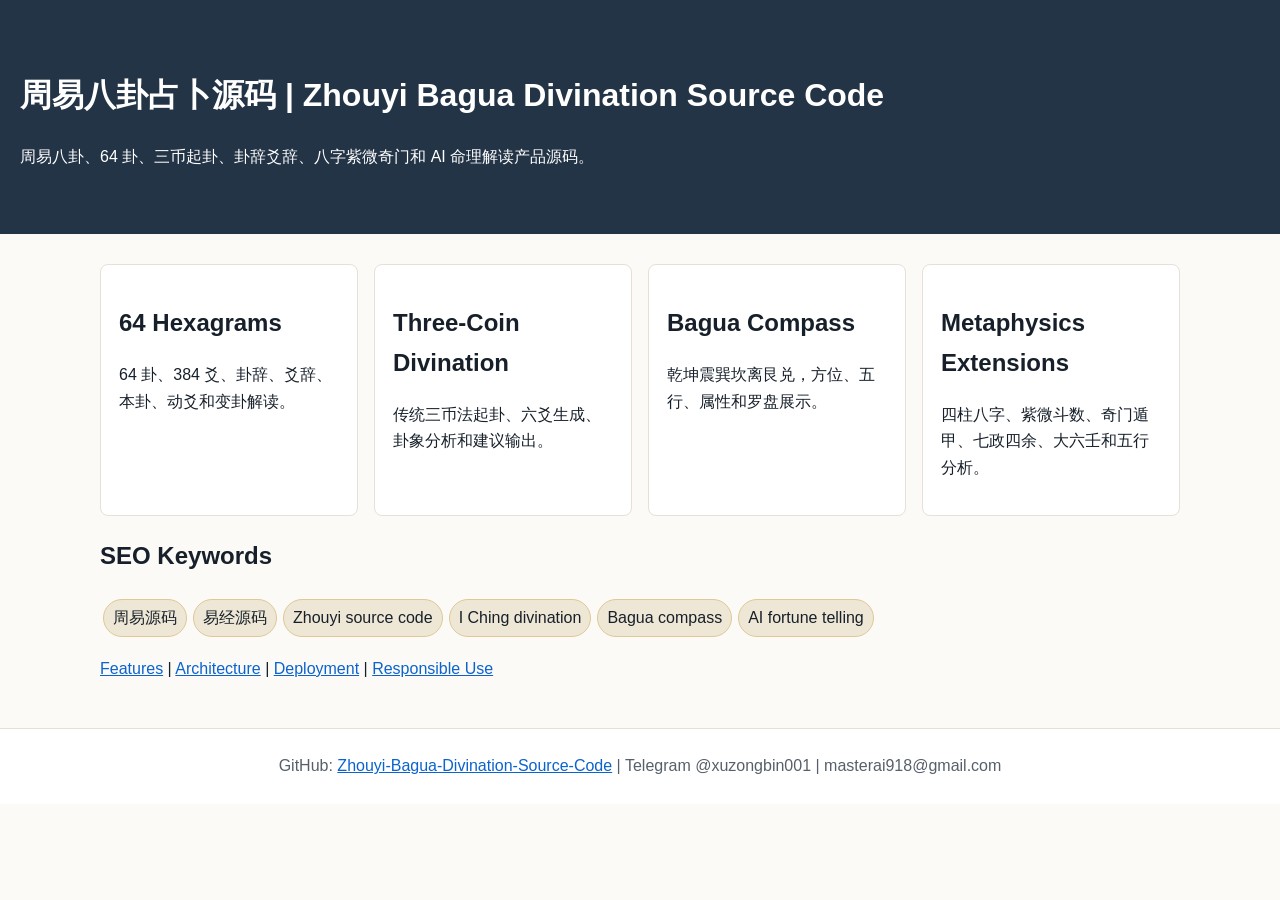
==== docs/index.html @ 396210aa "Add files via upload" ====
<!doctype html>
<html lang="zh-CN">
<head>
  <meta charset="utf-8">
  <meta name="viewport" content="width=device-width, initial-scale=1">
  <title>Zhouyi Bagua Divination Source Code</title>
  <meta name="description" content="周易八卦占卜源码，I Ching 64 hexagrams, three-coin divination, Bagua compass, Bazi, Ziwei, Qimen and Chinese metaphysics source code.">
  <style>
body{font-family:Arial,"Microsoft YaHei",sans-serif;margin:0;color:#17202a;background:#fbfaf6;line-height:1.65}
header{background:#243447;color:white;padding:48px 20px}
main{max-width:1080px;margin:0 auto;padding:30px 20px}
.grid{display:grid;grid-template-columns:repeat(auto-fit,minmax(230px,1fr));gap:16px}
.card{background:white;border:1px solid #e6e1d8;border-radius:8px;padding:18px}
.tag{display:inline-block;background:#efe7d5;border:1px solid #dfc894;border-radius:999px;padding:5px 9px;margin:3px}
a{color:#0b63ce}footer{padding:24px 20px;text-align:center;color:#57606a;background:white;border-top:1px solid #e6e1d8}
</style>
</head>
<body>
  <header><h1>周易八卦占卜源码 | Zhouyi Bagua Divination Source Code</h1><p>周易八卦、64 卦、三币起卦、卦辞爻辞、八字紫微奇门和 AI 命理解读产品源码。</p></header>
  <main><section class="grid"><div class="card"><h2>64 Hexagrams</h2><p>64 卦、384 爻、卦辞、爻辞、本卦、动爻和变卦解读。</p></div><div class="card"><h2>Three-Coin Divination</h2><p>传统三币法起卦、六爻生成、卦象分析和建议输出。</p></div><div class="card"><h2>Bagua Compass</h2><p>乾坤震巽坎离艮兑，方位、五行、属性和罗盘展示。</p></div><div class="card"><h2>Metaphysics Extensions</h2><p>四柱八字、紫微斗数、奇门遁甲、七政四余、大六壬和五行分析。</p></div></section><section><h2>SEO Keywords</h2><p><span class="tag">周易源码</span><span class="tag">易经源码</span><span class="tag">Zhouyi source code</span><span class="tag">I Ching divination</span><span class="tag">Bagua compass</span><span class="tag">AI fortune telling</span></p></section><p><a href="features.html">Features</a> | <a href="architecture.html">Architecture</a> | <a href="deployment.html">Deployment</a> | <a href="responsible-use.html">Responsible Use</a></p></main>
  <footer>GitHub: <a href="https://github.com/deeptexas-ai/Zhouyi-Bagua-Divination-Source-Code">Zhouyi-Bagua-Divination-Source-Code</a> | Telegram @xuzongbin001 | masterai918@gmail.com</footer>
</body>
</html>
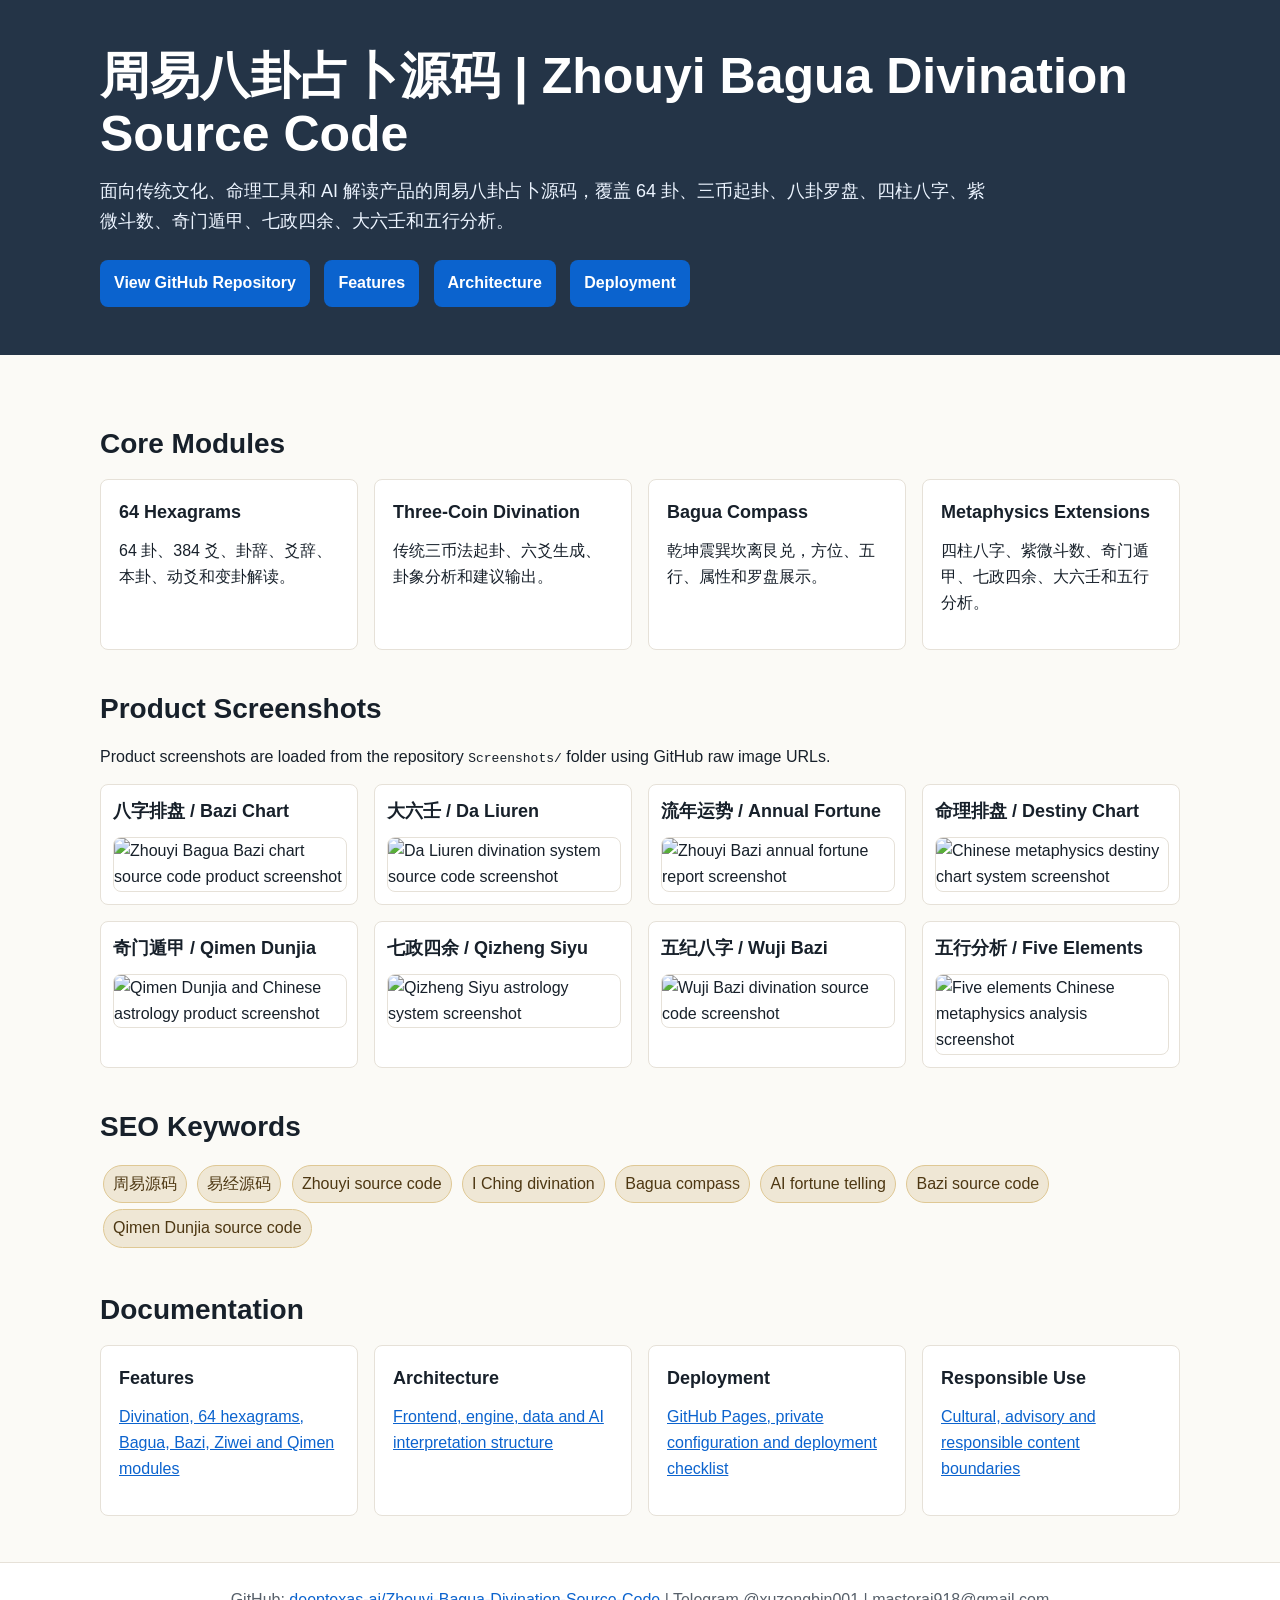
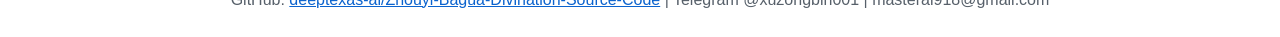
==== commit b53bf53f: "Add files via upload" ====
--- a/docs/index.html
+++ b/docs/index.html
@@ -5,19 +5,197 @@
   <meta name="viewport" content="width=device-width, initial-scale=1">
   <title>Zhouyi Bagua Divination Source Code</title>
   <meta name="description" content="周易八卦占卜源码，I Ching 64 hexagrams, three-coin divination, Bagua compass, Bazi, Ziwei, Qimen and Chinese metaphysics source code.">
+  <meta name="keywords" content="周易源码, 易经源码, Zhouyi source code, I Ching divination, Bagua compass, AI fortune telling, Bazi source code, Ziwei Doushu source code, Qimen Dunjia source code">
+  <link rel="canonical" href="https://deeptexas-ai.github.io/Zhouyi-Bagua-Divination-Source-Code/">
   <style>
-body{font-family:Arial,"Microsoft YaHei",sans-serif;margin:0;color:#17202a;background:#fbfaf6;line-height:1.65}
-header{background:#243447;color:white;padding:48px 20px}
-main{max-width:1080px;margin:0 auto;padding:30px 20px}
-.grid{display:grid;grid-template-columns:repeat(auto-fit,minmax(230px,1fr));gap:16px}
-.card{background:white;border:1px solid #e6e1d8;border-radius:8px;padding:18px}
-.tag{display:inline-block;background:#efe7d5;border:1px solid #dfc894;border-radius:999px;padding:5px 9px;margin:3px}
-a{color:#0b63ce}footer{padding:24px 20px;text-align:center;color:#57606a;background:white;border-top:1px solid #e6e1d8}
-</style>
+    body {
+      font-family: Arial, "Microsoft YaHei", sans-serif;
+      margin: 0;
+      color: #17202a;
+      background: #fbfaf6;
+      line-height: 1.65;
+    }
+    header {
+      background: #243447;
+      color: white;
+      padding: 48px 20px;
+    }
+    main {
+      max-width: 1080px;
+      margin: 0 auto;
+      padding: 30px 20px 46px;
+    }
+    .wrap {
+      max-width: 1080px;
+      margin: 0 auto;
+    }
+    h1 {
+      margin: 0 0 14px;
+      font-size: clamp(30px, 5vw, 50px);
+      line-height: 1.15;
+      letter-spacing: 0;
+    }
+    h2 {
+      margin: 36px 0 12px;
+      font-size: 28px;
+      letter-spacing: 0;
+    }
+    h3 {
+      margin: 0 0 10px;
+      font-size: 18px;
+      letter-spacing: 0;
+    }
+    p {
+      margin: 0 0 14px;
+    }
+    .lead {
+      max-width: 900px;
+      color: #ecf4ff;
+      font-size: 18px;
+    }
+    .grid {
+      display: grid;
+      grid-template-columns: repeat(auto-fit, minmax(240px, 1fr));
+      gap: 16px;
+    }
+    .card {
+      background: white;
+      border: 1px solid #e6e1d8;
+      border-radius: 8px;
+      padding: 18px;
+    }
+    .screenshot-card {
+      padding: 12px;
+    }
+    .screenshot-card img {
+      display: block;
+      width: 100%;
+      height: auto;
+      border-radius: 8px;
+      border: 1px solid #e6e1d8;
+      background: #fff;
+    }
+    .tag {
+      display: inline-block;
+      background: #efe7d5;
+      border: 1px solid #dfc894;
+      border-radius: 999px;
+      padding: 5px 9px;
+      margin: 3px;
+      color: #4d3712;
+    }
+    a {
+      color: #0b63ce;
+    }
+    .button {
+      display: inline-block;
+      margin: 10px 10px 0 0;
+      padding: 10px 14px;
+      border-radius: 8px;
+      color: #fff;
+      background: #0b63ce;
+      text-decoration: none;
+      font-weight: 700;
+    }
+    footer {
+      padding: 24px 20px;
+      text-align: center;
+      color: #57606a;
+      background: white;
+      border-top: 1px solid #e6e1d8;
+    }
+  </style>
 </head>
 <body>
-  <header><h1>周易八卦占卜源码 | Zhouyi Bagua Divination Source Code</h1><p>周易八卦、64 卦、三币起卦、卦辞爻辞、八字紫微奇门和 AI 命理解读产品源码。</p></header>
-  <main><section class="grid"><div class="card"><h2>64 Hexagrams</h2><p>64 卦、384 爻、卦辞、爻辞、本卦、动爻和变卦解读。</p></div><div class="card"><h2>Three-Coin Divination</h2><p>传统三币法起卦、六爻生成、卦象分析和建议输出。</p></div><div class="card"><h2>Bagua Compass</h2><p>乾坤震巽坎离艮兑，方位、五行、属性和罗盘展示。</p></div><div class="card"><h2>Metaphysics Extensions</h2><p>四柱八字、紫微斗数、奇门遁甲、七政四余、大六壬和五行分析。</p></div></section><section><h2>SEO Keywords</h2><p><span class="tag">周易源码</span><span class="tag">易经源码</span><span class="tag">Zhouyi source code</span><span class="tag">I Ching divination</span><span class="tag">Bagua compass</span><span class="tag">AI fortune telling</span></p></section><p><a href="features.html">Features</a> | <a href="architecture.html">Architecture</a> | <a href="deployment.html">Deployment</a> | <a href="responsible-use.html">Responsible Use</a></p></main>
-  <footer>GitHub: <a href="https://github.com/deeptexas-ai/Zhouyi-Bagua-Divination-Source-Code">Zhouyi-Bagua-Divination-Source-Code</a> | Telegram @xuzongbin001 | masterai918@gmail.com</footer>
+  <header>
+    <div class="wrap">
+      <h1>周易八卦占卜源码 | Zhouyi Bagua Divination Source Code</h1>
+      <p class="lead">面向传统文化、命理工具和 AI 解读产品的周易八卦占卜源码，覆盖 64 卦、三币起卦、八卦罗盘、四柱八字、紫微斗数、奇门遁甲、七政四余、大六壬和五行分析。</p>
+      <a class="button" href="https://github.com/deeptexas-ai/Zhouyi-Bagua-Divination-Source-Code">View GitHub Repository</a>
+      <a class="button" href="features.html">Features</a>
+      <a class="button" href="architecture.html">Architecture</a>
+      <a class="button" href="deployment.html">Deployment</a>
+    </div>
+  </header>
+
+  <main>
+    <section>
+      <h2>Core Modules</h2>
+      <div class="grid">
+        <div class="card"><h3>64 Hexagrams</h3><p>64 卦、384 爻、卦辞、爻辞、本卦、动爻和变卦解读。</p></div>
+        <div class="card"><h3>Three-Coin Divination</h3><p>传统三币法起卦、六爻生成、卦象分析和建议输出。</p></div>
+        <div class="card"><h3>Bagua Compass</h3><p>乾坤震巽坎离艮兑，方位、五行、属性和罗盘展示。</p></div>
+        <div class="card"><h3>Metaphysics Extensions</h3><p>四柱八字、紫微斗数、奇门遁甲、七政四余、大六壬和五行分析。</p></div>
+      </div>
+    </section>
+
+    <section>
+      <h2>Product Screenshots</h2>
+      <p>Product screenshots are loaded from the repository <code>Screenshots/</code> folder using GitHub raw image URLs.</p>
+      <div class="grid">
+        <div class="card screenshot-card">
+          <h3>八字排盘 / Bazi Chart</h3>
+          <img src="https://raw.githubusercontent.com/deeptexas-ai/Zhouyi-Bagua-Divination-Source-Code/main/Screenshots/baizhipaipan.png" alt="Zhouyi Bagua Bazi chart source code product screenshot" loading="lazy">
+        </div>
+        <div class="card screenshot-card">
+          <h3>大六壬 / Da Liuren</h3>
+          <img src="https://raw.githubusercontent.com/deeptexas-ai/Zhouyi-Bagua-Divination-Source-Code/main/Screenshots/daliuren.png" alt="Da Liuren divination system source code screenshot" loading="lazy">
+        </div>
+        <div class="card screenshot-card">
+          <h3>流年运势 / Annual Fortune</h3>
+          <img src="https://raw.githubusercontent.com/deeptexas-ai/Zhouyi-Bagua-Divination-Source-Code/main/Screenshots/liunian.png" alt="Zhouyi Bazi annual fortune report screenshot" loading="lazy">
+        </div>
+        <div class="card screenshot-card">
+          <h3>命理排盘 / Destiny Chart</h3>
+          <img src="https://raw.githubusercontent.com/deeptexas-ai/Zhouyi-Bagua-Divination-Source-Code/main/Screenshots/paipan.png" alt="Chinese metaphysics destiny chart system screenshot" loading="lazy">
+        </div>
+        <div class="card screenshot-card">
+          <h3>奇门遁甲 / Qimen Dunjia</h3>
+          <img src="https://raw.githubusercontent.com/deeptexas-ai/Zhouyi-Bagua-Divination-Source-Code/main/Screenshots/qizheng2.png" alt="Qimen Dunjia and Chinese astrology product screenshot" loading="lazy">
+        </div>
+        <div class="card screenshot-card">
+          <h3>七政四余 / Qizheng Siyu</h3>
+          <img src="https://raw.githubusercontent.com/deeptexas-ai/Zhouyi-Bagua-Divination-Source-Code/main/Screenshots/qizhengsiyu.png" alt="Qizheng Siyu astrology system screenshot" loading="lazy">
+        </div>
+        <div class="card screenshot-card">
+          <h3>五纪八字 / Wuji Bazi</h3>
+          <img src="https://raw.githubusercontent.com/deeptexas-ai/Zhouyi-Bagua-Divination-Source-Code/main/Screenshots/wujibazi.png" alt="Wuji Bazi divination source code screenshot" loading="lazy">
+        </div>
+        <div class="card screenshot-card">
+          <h3>五行分析 / Five Elements</h3>
+          <img src="https://raw.githubusercontent.com/deeptexas-ai/Zhouyi-Bagua-Divination-Source-Code/main/Screenshots/wuxing.png" alt="Five elements Chinese metaphysics analysis screenshot" loading="lazy">
+        </div>
+      </div>
+    </section>
+
+    <section>
+      <h2>SEO Keywords</h2>
+      <p>
+        <span class="tag">周易源码</span>
+        <span class="tag">易经源码</span>
+        <span class="tag">Zhouyi source code</span>
+        <span class="tag">I Ching divination</span>
+        <span class="tag">Bagua compass</span>
+        <span class="tag">AI fortune telling</span>
+        <span class="tag">Bazi source code</span>
+        <span class="tag">Qimen Dunjia source code</span>
+      </p>
+    </section>
+
+    <section>
+      <h2>Documentation</h2>
+      <div class="grid">
+        <div class="card"><h3>Features</h3><p><a href="features.html">Divination, 64 hexagrams, Bagua, Bazi, Ziwei and Qimen modules</a></p></div>
+        <div class="card"><h3>Architecture</h3><p><a href="architecture.html">Frontend, engine, data and AI interpretation structure</a></p></div>
+        <div class="card"><h3>Deployment</h3><p><a href="deployment.html">GitHub Pages, private configuration and deployment checklist</a></p></div>
+        <div class="card"><h3>Responsible Use</h3><p><a href="responsible-use.html">Cultural, advisory and responsible content boundaries</a></p></div>
+      </div>
+    </section>
+  </main>
+
+  <footer>
+    GitHub: <a href="https://github.com/deeptexas-ai/Zhouyi-Bagua-Divination-Source-Code">deeptexas-ai/Zhouyi-Bagua-Divination-Source-Code</a>
+    | Telegram @xuzongbin001 | masterai918@gmail.com
+  </footer>
 </body>
 </html>
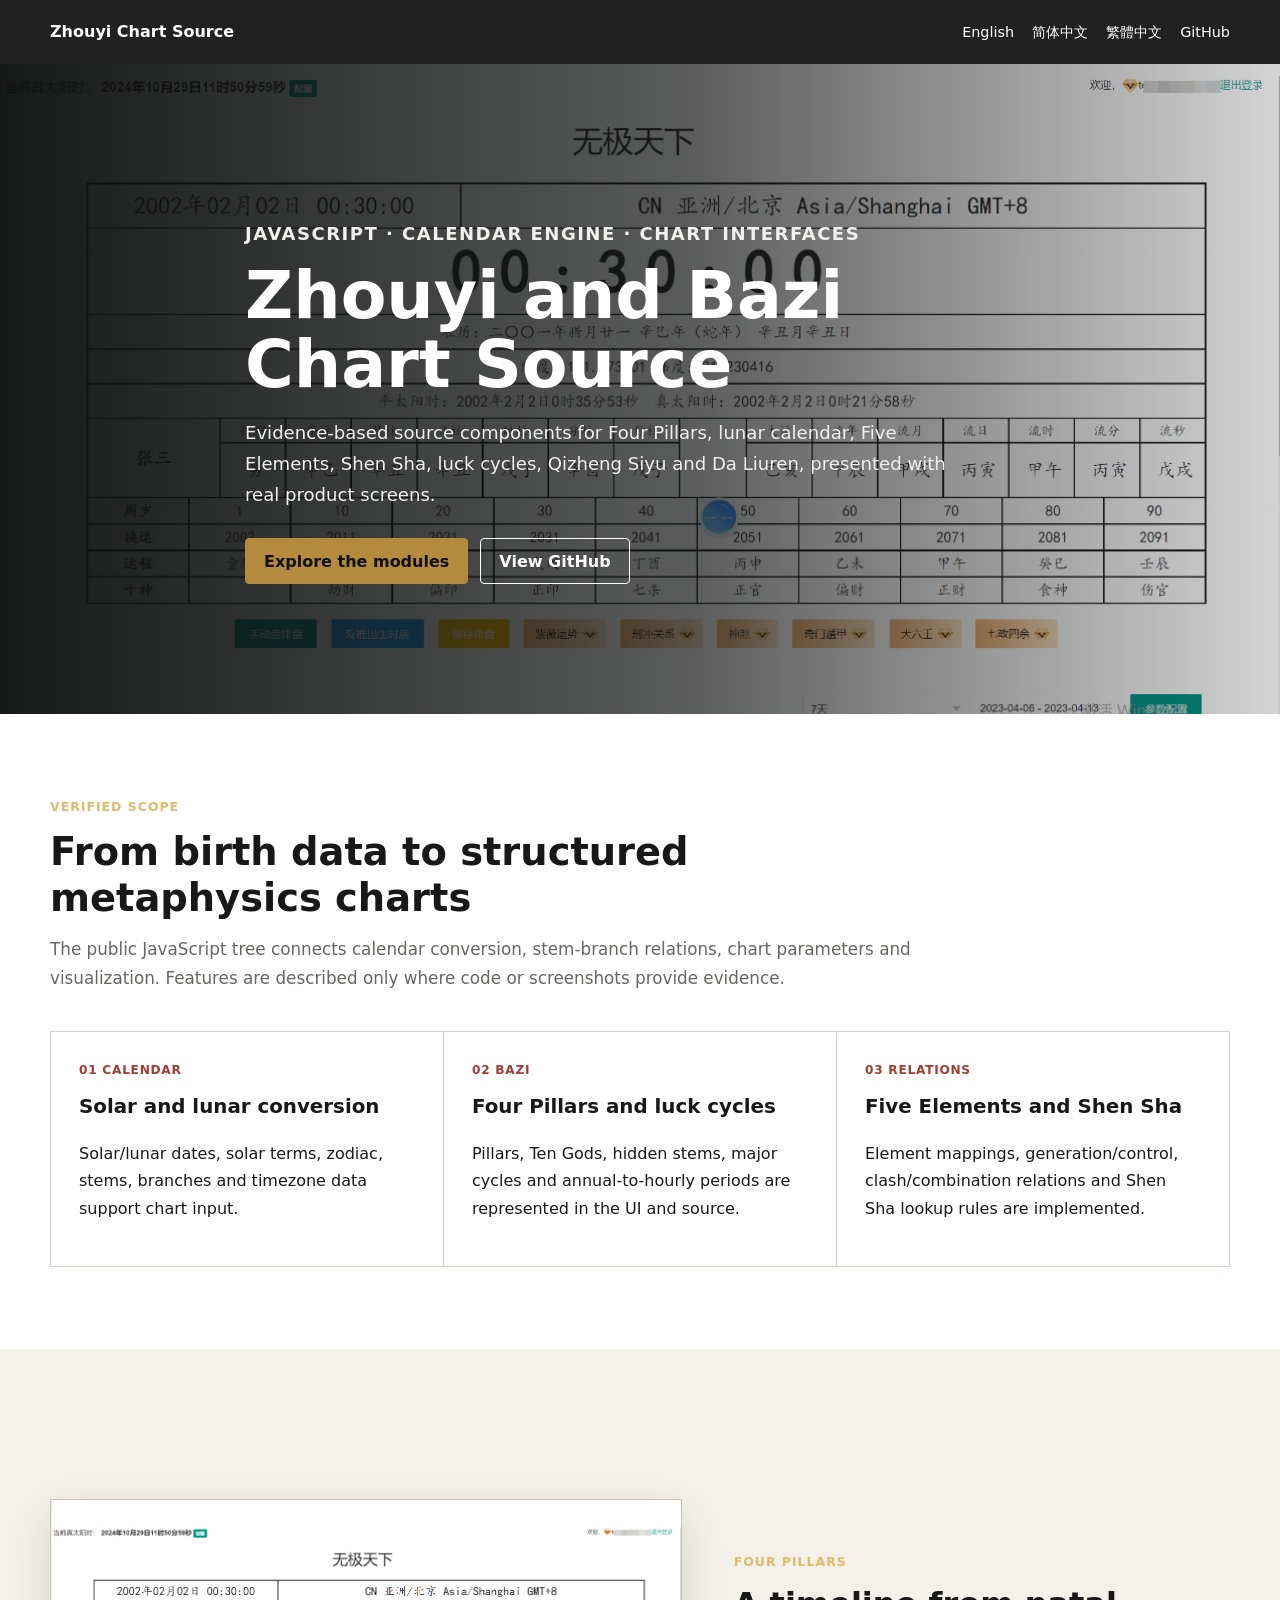
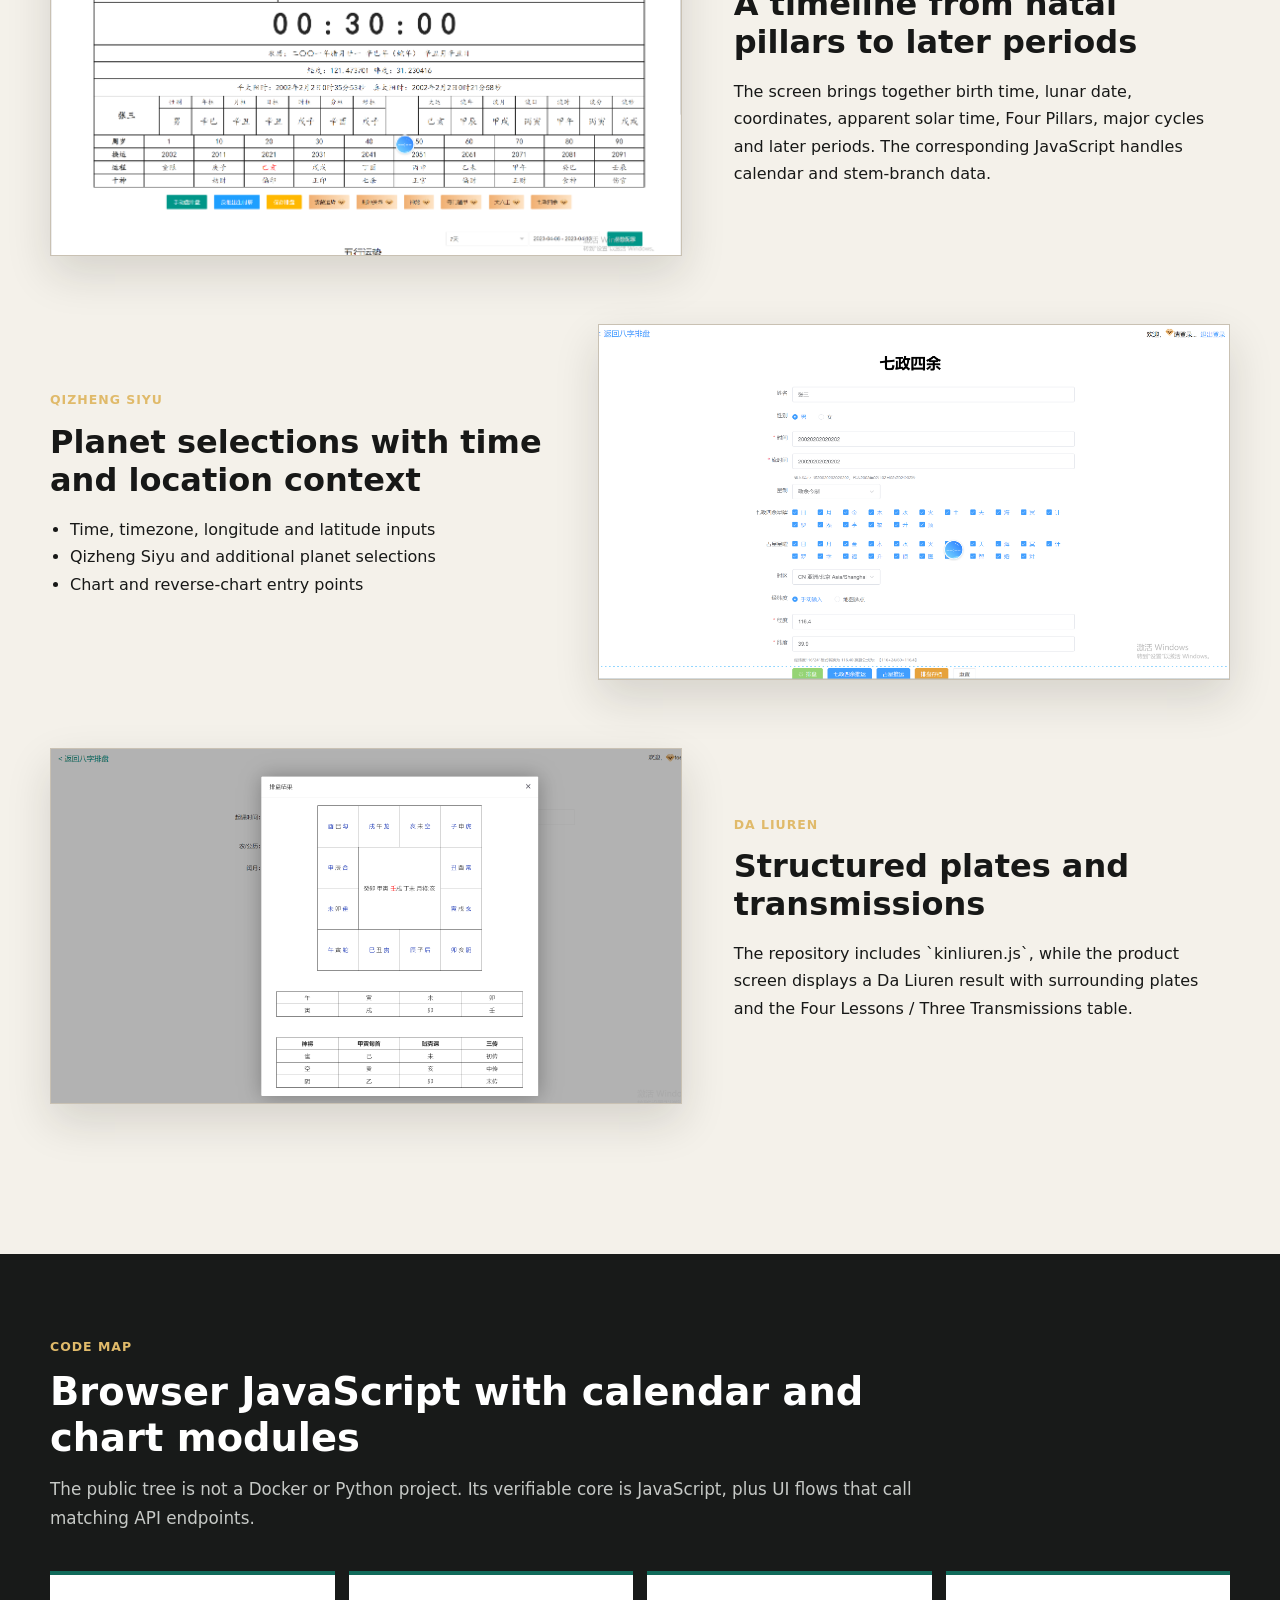
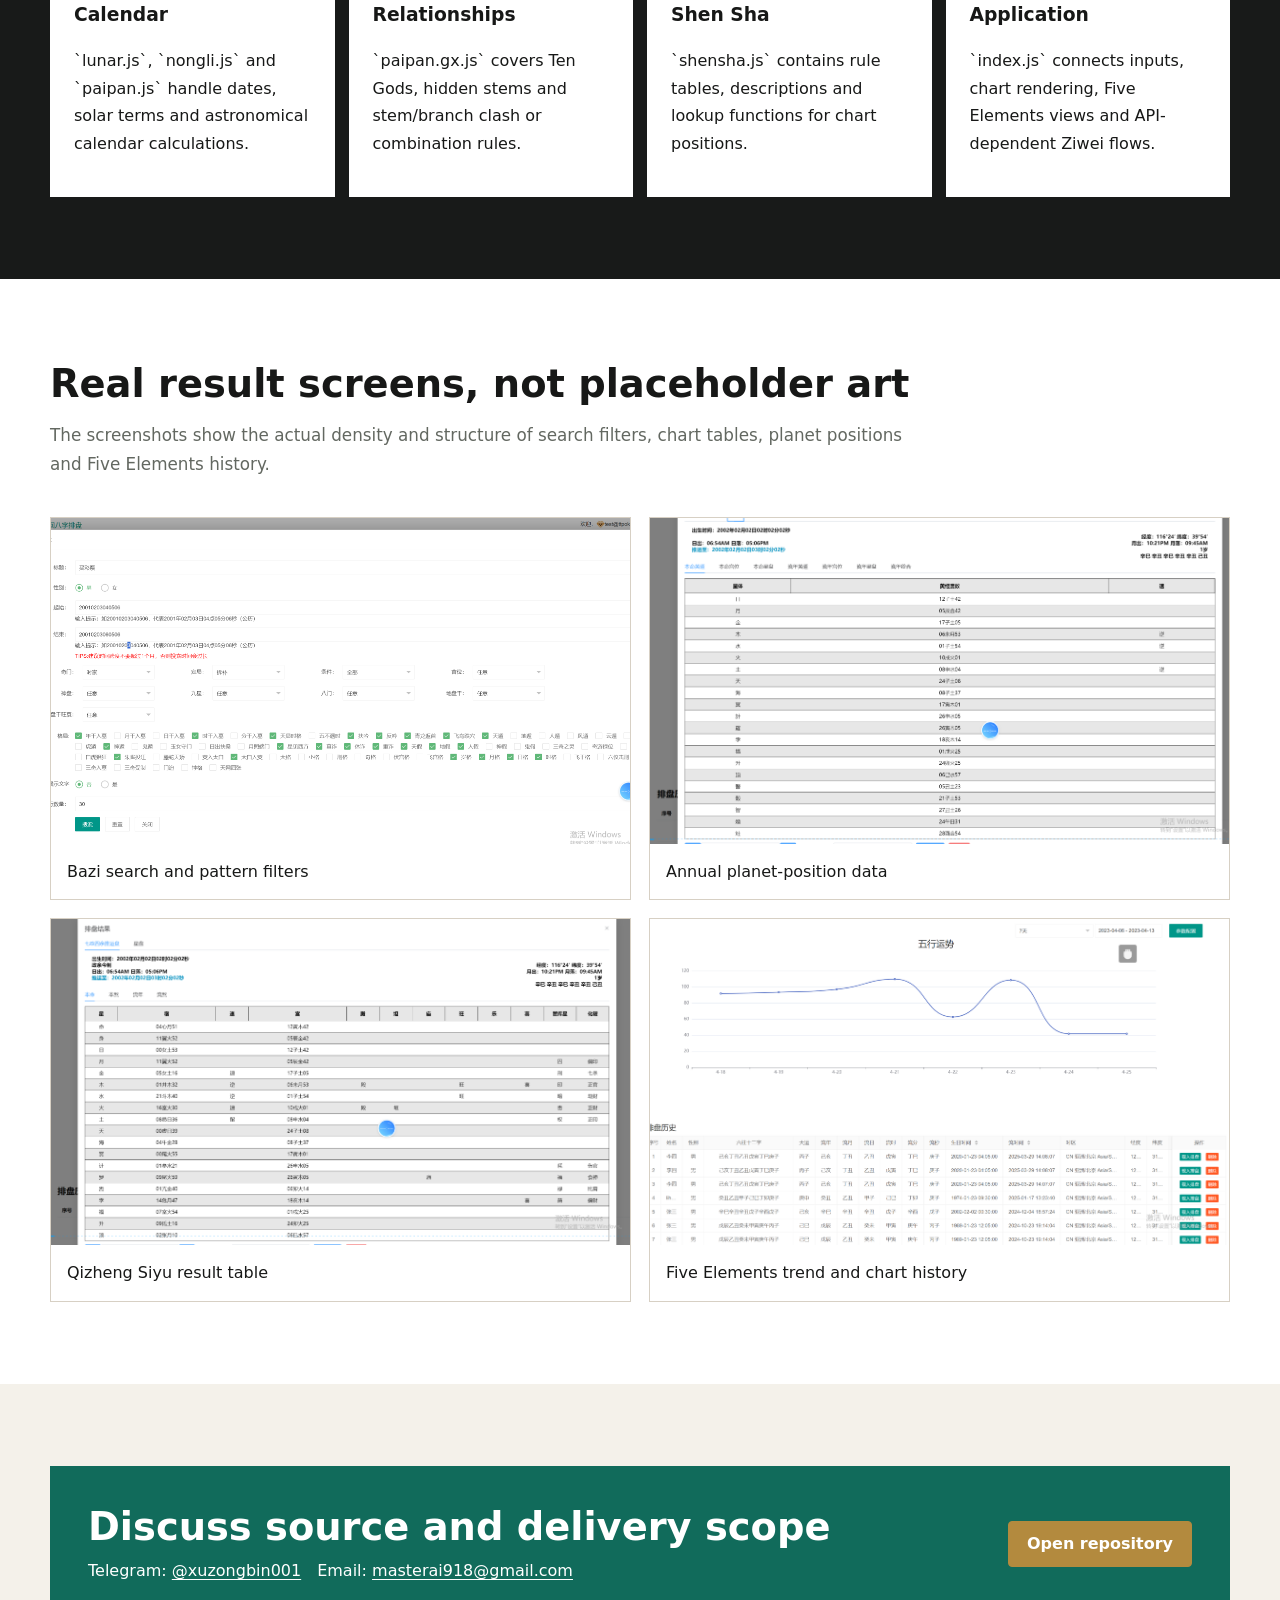
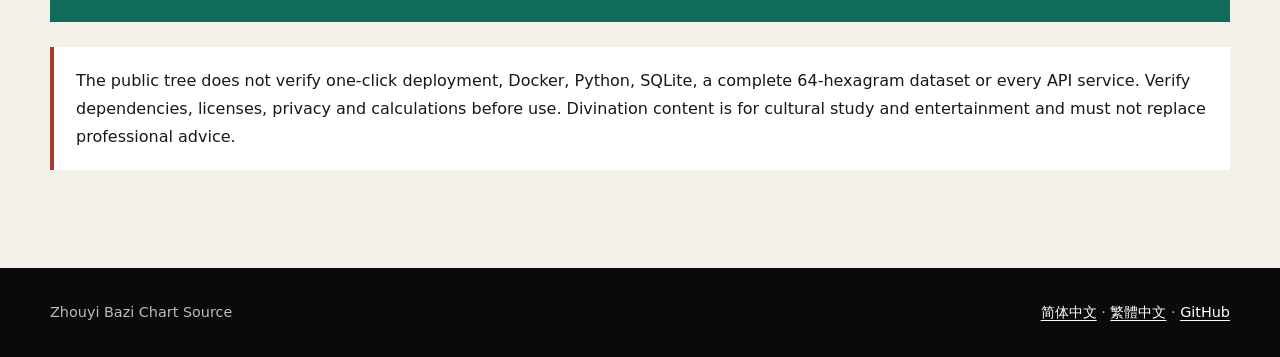
==== commit 4158676b: "Add files via upload" ====
--- a/docs/index.html
+++ b/docs/index.html
@@ -1,201 +1,39 @@
-<!doctype html>
-<html lang="zh-CN">
-<head>
-  <meta charset="utf-8">
-  <meta name="viewport" content="width=device-width, initial-scale=1">
-  <title>Zhouyi Bagua Divination Source Code</title>
-  <meta name="description" content="周易八卦占卜源码，I Ching 64 hexagrams, three-coin divination, Bagua compass, Bazi, Ziwei, Qimen and Chinese metaphysics source code.">
-  <meta name="keywords" content="周易源码, 易经源码, Zhouyi source code, I Ching divination, Bagua compass, AI fortune telling, Bazi source code, Ziwei Doushu source code, Qimen Dunjia source code">
-  <link rel="canonical" href="https://deeptexas-ai.github.io/Zhouyi-Bagua-Divination-Source-Code/">
-  <style>
-    body {
-      font-family: Arial, "Microsoft YaHei", sans-serif;
-      margin: 0;
-      color: #17202a;
-      background: #fbfaf6;
-      line-height: 1.65;
-    }
-    header {
-      background: #243447;
-      color: white;
-      padding: 48px 20px;
-    }
-    main {
-      max-width: 1080px;
-      margin: 0 auto;
-      padding: 30px 20px 46px;
-    }
-    .wrap {
-      max-width: 1080px;
-      margin: 0 auto;
-    }
-    h1 {
-      margin: 0 0 14px;
-      font-size: clamp(30px, 5vw, 50px);
-      line-height: 1.15;
-      letter-spacing: 0;
-    }
-    h2 {
-      margin: 36px 0 12px;
-      font-size: 28px;
-      letter-spacing: 0;
-    }
-    h3 {
-      margin: 0 0 10px;
-      font-size: 18px;
-      letter-spacing: 0;
-    }
-    p {
-      margin: 0 0 14px;
-    }
-    .lead {
-      max-width: 900px;
-      color: #ecf4ff;
-      font-size: 18px;
-    }
-    .grid {
-      display: grid;
-      grid-template-columns: repeat(auto-fit, minmax(240px, 1fr));
-      gap: 16px;
-    }
-    .card {
-      background: white;
-      border: 1px solid #e6e1d8;
-      border-radius: 8px;
-      padding: 18px;
-    }
-    .screenshot-card {
-      padding: 12px;
-    }
-    .screenshot-card img {
-      display: block;
-      width: 100%;
-      height: auto;
-      border-radius: 8px;
-      border: 1px solid #e6e1d8;
-      background: #fff;
-    }
-    .tag {
-      display: inline-block;
-      background: #efe7d5;
-      border: 1px solid #dfc894;
-      border-radius: 999px;
-      padding: 5px 9px;
-      margin: 3px;
-      color: #4d3712;
-    }
-    a {
-      color: #0b63ce;
-    }
-    .button {
-      display: inline-block;
-      margin: 10px 10px 0 0;
-      padding: 10px 14px;
-      border-radius: 8px;
-      color: #fff;
-      background: #0b63ce;
-      text-decoration: none;
-      font-weight: 700;
-    }
-    footer {
-      padding: 24px 20px;
-      text-align: center;
-      color: #57606a;
-      background: white;
-      border-top: 1px solid #e6e1d8;
-    }
-  </style>
-</head>
-<body>
-  <header>
-    <div class="wrap">
-      <h1>周易八卦占卜源码 | Zhouyi Bagua Divination Source Code</h1>
-      <p class="lead">面向传统文化、命理工具和 AI 解读产品的周易八卦占卜源码，覆盖 64 卦、三币起卦、八卦罗盘、四柱八字、紫微斗数、奇门遁甲、七政四余、大六壬和五行分析。</p>
-      <a class="button" href="https://github.com/deeptexas-ai/Zhouyi-Bagua-Divination-Source-Code">View GitHub Repository</a>
-      <a class="button" href="features.html">Features</a>
-      <a class="button" href="architecture.html">Architecture</a>
-      <a class="button" href="deployment.html">Deployment</a>
-    </div>
-  </header>
-
-  <main>
-    <section>
-      <h2>Core Modules</h2>
-      <div class="grid">
-        <div class="card"><h3>64 Hexagrams</h3><p>64 卦、384 爻、卦辞、爻辞、本卦、动爻和变卦解读。</p></div>
-        <div class="card"><h3>Three-Coin Divination</h3><p>传统三币法起卦、六爻生成、卦象分析和建议输出。</p></div>
-        <div class="card"><h3>Bagua Compass</h3><p>乾坤震巽坎离艮兑，方位、五行、属性和罗盘展示。</p></div>
-        <div class="card"><h3>Metaphysics Extensions</h3><p>四柱八字、紫微斗数、奇门遁甲、七政四余、大六壬和五行分析。</p></div>
-      </div>
-    </section>
-
-    <section>
-      <h2>Product Screenshots</h2>
-      <p>Product screenshots are loaded from the repository <code>Screenshots/</code> folder using GitHub raw image URLs.</p>
-      <div class="grid">
-        <div class="card screenshot-card">
-          <h3>八字排盘 / Bazi Chart</h3>
-          <img src="https://raw.githubusercontent.com/deeptexas-ai/Zhouyi-Bagua-Divination-Source-Code/main/Screenshots/baizhipaipan.png" alt="Zhouyi Bagua Bazi chart source code product screenshot" loading="lazy">
-        </div>
-        <div class="card screenshot-card">
-          <h3>大六壬 / Da Liuren</h3>
-          <img src="https://raw.githubusercontent.com/deeptexas-ai/Zhouyi-Bagua-Divination-Source-Code/main/Screenshots/daliuren.png" alt="Da Liuren divination system source code screenshot" loading="lazy">
-        </div>
-        <div class="card screenshot-card">
-          <h3>流年运势 / Annual Fortune</h3>
-          <img src="https://raw.githubusercontent.com/deeptexas-ai/Zhouyi-Bagua-Divination-Source-Code/main/Screenshots/liunian.png" alt="Zhouyi Bazi annual fortune report screenshot" loading="lazy">
-        </div>
-        <div class="card screenshot-card">
-          <h3>命理排盘 / Destiny Chart</h3>
-          <img src="https://raw.githubusercontent.com/deeptexas-ai/Zhouyi-Bagua-Divination-Source-Code/main/Screenshots/paipan.png" alt="Chinese metaphysics destiny chart system screenshot" loading="lazy">
-        </div>
-        <div class="card screenshot-card">
-          <h3>奇门遁甲 / Qimen Dunjia</h3>
-          <img src="https://raw.githubusercontent.com/deeptexas-ai/Zhouyi-Bagua-Divination-Source-Code/main/Screenshots/qizheng2.png" alt="Qimen Dunjia and Chinese astrology product screenshot" loading="lazy">
-        </div>
-        <div class="card screenshot-card">
-          <h3>七政四余 / Qizheng Siyu</h3>
-          <img src="https://raw.githubusercontent.com/deeptexas-ai/Zhouyi-Bagua-Divination-Source-Code/main/Screenshots/qizhengsiyu.png" alt="Qizheng Siyu astrology system screenshot" loading="lazy">
-        </div>
-        <div class="card screenshot-card">
-          <h3>五纪八字 / Wuji Bazi</h3>
-          <img src="https://raw.githubusercontent.com/deeptexas-ai/Zhouyi-Bagua-Divination-Source-Code/main/Screenshots/wujibazi.png" alt="Wuji Bazi divination source code screenshot" loading="lazy">
-        </div>
-        <div class="card screenshot-card">
-          <h3>五行分析 / Five Elements</h3>
-          <img src="https://raw.githubusercontent.com/deeptexas-ai/Zhouyi-Bagua-Divination-Source-Code/main/Screenshots/wuxing.png" alt="Five elements Chinese metaphysics analysis screenshot" loading="lazy">
-        </div>
-      </div>
-    </section>
-
-    <section>
-      <h2>SEO Keywords</h2>
-      <p>
-        <span class="tag">周易源码</span>
-        <span class="tag">易经源码</span>
-        <span class="tag">Zhouyi source code</span>
-        <span class="tag">I Ching divination</span>
-        <span class="tag">Bagua compass</span>
-        <span class="tag">AI fortune telling</span>
-        <span class="tag">Bazi source code</span>
-        <span class="tag">Qimen Dunjia source code</span>
-      </p>
-    </section>
-
-    <section>
-      <h2>Documentation</h2>
-      <div class="grid">
-        <div class="card"><h3>Features</h3><p><a href="features.html">Divination, 64 hexagrams, Bagua, Bazi, Ziwei and Qimen modules</a></p></div>
-        <div class="card"><h3>Architecture</h3><p><a href="architecture.html">Frontend, engine, data and AI interpretation structure</a></p></div>
-        <div class="card"><h3>Deployment</h3><p><a href="deployment.html">GitHub Pages, private configuration and deployment checklist</a></p></div>
-        <div class="card"><h3>Responsible Use</h3><p><a href="responsible-use.html">Cultural, advisory and responsible content boundaries</a></p></div>
-      </div>
-    </section>
-  </main>
-
-  <footer>
-    GitHub: <a href="https://github.com/deeptexas-ai/Zhouyi-Bagua-Divination-Source-Code">deeptexas-ai/Zhouyi-Bagua-Divination-Source-Code</a>
-    | Telegram @xuzongbin001 | masterai918@gmail.com
-  </footer>
-</body>
-</html>
+<!doctype html>
+<html lang="en">
+<head>
+  <meta name="google-site-verification" content="rrp5Uvgzi-1-rMxUBfhV3wjlNrFqzwnqiA4e3qsOLEM" />
+  <meta charset="utf-8">
+  <meta name="viewport" content="width=device-width,initial-scale=1">
+  <title>Zhouyi Bazi Chart Source | JavaScript</title>
+  <meta name="description" content="JavaScript source components for Bazi, lunar calendar, Five Elements, Shen Sha, Qizheng Siyu and Da Liuren chart interfaces with real product screens.">
+  <meta name="robots" content="index,follow,max-image-preview:large">
+  <link rel="canonical" href="https://deeptexas-ai.github.io/Zhouyi-Bagua-Divination-Source-Code/">
+  <link rel="alternate" hreflang="en" href="https://deeptexas-ai.github.io/Zhouyi-Bagua-Divination-Source-Code/">
+  <link rel="alternate" hreflang="zh-CN" href="https://deeptexas-ai.github.io/Zhouyi-Bagua-Divination-Source-Code/zh-cn/">
+  <link rel="alternate" hreflang="zh-TW" href="https://deeptexas-ai.github.io/Zhouyi-Bagua-Divination-Source-Code/zh-tw/">
+  <link rel="alternate" hreflang="x-default" href="https://deeptexas-ai.github.io/Zhouyi-Bagua-Divination-Source-Code/">
+  <link rel="stylesheet" href="assets/style.css">
+  <meta property="og:type" content="website">
+  <meta property="og:title" content="Zhouyi Bazi Chart Source">
+  <meta property="og:description" content="Browser JavaScript components for Four Pillars, lunar calendar, Five Elements, Qizheng Siyu and Da Liuren.">
+  <meta property="og:url" content="https://deeptexas-ai.github.io/Zhouyi-Bagua-Divination-Source-Code/">
+  <meta property="og:image" content="https://deeptexas-ai.github.io/Zhouyi-Bagua-Divination-Source-Code/assets/screenshots/wujibazi.png">
+  <script type="application/ld+json">{"@context":"https://schema.org","@type":"SoftwareSourceCode","name":"Zhouyi Bazi Chart Source","description":"JavaScript source components for Four Pillars Bazi, lunar calendar, Five Elements, Shen Sha, Qizheng Siyu and Da Liuren chart interfaces.","url":"https://deeptexas-ai.github.io/Zhouyi-Bagua-Divination-Source-Code/","codeRepository":"https://github.com/deeptexas-ai/Zhouyi-Bagua-Divination-Source-Code","programmingLanguage":"JavaScript","image":"https://deeptexas-ai.github.io/Zhouyi-Bagua-Divination-Source-Code/assets/screenshots/wujibazi.png"}</script>
+</head>
+<body>
+  <nav class="topbar"><div class="wrap"><a class="brand" href="./">Zhouyi Chart Source</a><div class="nav"><a href="./">English</a><a href="zh-cn/">简体中文</a><a href="zh-tw/">繁體中文</a><a href="https://github.com/deeptexas-ai/Zhouyi-Bagua-Divination-Source-Code">GitHub</a></div></div></nav>
+  <header class="hero"><div class="wrap hero-inner"><p class="eyebrow">JavaScript · Calendar Engine · Chart Interfaces</p><h1>Zhouyi and Bazi Chart Source</h1><p>Evidence-based source components for Four Pillars, lunar calendar, Five Elements, Shen Sha, luck cycles, Qizheng Siyu and Da Liuren, presented with real product screens.</p><div class="actions"><a class="button" href="#features">Explore the modules</a><a class="button alt" href="https://github.com/deeptexas-ai/Zhouyi-Bagua-Divination-Source-Code">View GitHub</a></div></div></header>
+  <main>
+    <section class="section white" id="features"><div class="wrap"><p class="eyebrow">Verified scope</p><h2>From birth data to structured metaphysics charts</h2><p class="lead">The public JavaScript tree connects calendar conversion, stem-branch relations, chart parameters and visualization. Features are described only where code or screenshots provide evidence.</p><div class="feature-grid"><div class="feature"><b>01 Calendar</b><h3>Solar and lunar conversion</h3><p>Solar/lunar dates, solar terms, zodiac, stems, branches and timezone data support chart input.</p></div><div class="feature"><b>02 Bazi</b><h3>Four Pillars and luck cycles</h3><p>Pillars, Ten Gods, hidden stems, major cycles and annual-to-hourly periods are represented in the UI and source.</p></div><div class="feature"><b>03 Relations</b><h3>Five Elements and Shen Sha</h3><p>Element mappings, generation/control, clash/combination relations and Shen Sha lookup rules are implemented.</p></div></div></div></section>
+    <section class="section"><div class="wrap">
+      <div class="story"><div class="media"><img src="assets/screenshots/wujibazi.png" alt="Four Pillars Bazi luck cycles apparent solar time source interface"></div><div class="story-copy"><p class="eyebrow">Four Pillars</p><h3>A timeline from natal pillars to later periods</h3><p>The screen brings together birth time, lunar date, coordinates, apparent solar time, Four Pillars, major cycles and later periods. The corresponding JavaScript handles calendar and stem-branch data.</p></div></div>
+      <div class="story reverse"><div class="media"><img src="assets/screenshots/qizhengsiyu.png" alt="Qizheng Siyu planets timezone and coordinates chart interface"></div><div class="story-copy"><p class="eyebrow">Qizheng Siyu</p><h3>Planet selections with time and location context</h3><ul><li>Time, timezone, longitude and latitude inputs</li><li>Qizheng Siyu and additional planet selections</li><li>Chart and reverse-chart entry points</li></ul></div></div>
+      <div class="story"><div class="media"><img src="assets/screenshots/daliuren.png" alt="Da Liuren Heaven Earth plates four lessons and three transmissions result"></div><div class="story-copy"><p class="eyebrow">Da Liuren</p><h3>Structured plates and transmissions</h3><p>The repository includes `kinliuren.js`, while the product screen displays a Da Liuren result with surrounding plates and the Four Lessons / Three Transmissions table.</p></div></div>
+    </div></section>
+    <section class="section dark"><div class="wrap"><p class="eyebrow">Code map</p><h2>Browser JavaScript with calendar and chart modules</h2><p class="lead">The public tree is not a Docker or Python project. Its verifiable core is JavaScript, plus UI flows that call matching API endpoints.</p><div class="code-grid"><div class="code-item"><h3>Calendar</h3><p>`lunar.js`, `nongli.js` and `paipan.js` handle dates, solar terms and astronomical calendar calculations.</p></div><div class="code-item"><h3>Relationships</h3><p>`paipan.gx.js` covers Ten Gods, hidden stems and stem/branch clash or combination rules.</p></div><div class="code-item"><h3>Shen Sha</h3><p>`shensha.js` contains rule tables, descriptions and lookup functions for chart positions.</p></div><div class="code-item"><h3>Application</h3><p>`index.js` connects inputs, chart rendering, Five Elements views and API-dependent Ziwei flows.</p></div></div></div></section>
+    <section class="section white"><div class="wrap"><h2>Real result screens, not placeholder art</h2><p class="lead">The screenshots show the actual density and structure of search filters, chart tables, planet positions and Five Elements history.</p><div class="gallery"><figure><img src="assets/screenshots/baizhipaipan.png" alt="Bazi search conditions and chart pattern filters"><figcaption>Bazi search and pattern filters</figcaption></figure><figure><img src="assets/screenshots/liunian.png" alt="Annual planet longitude and chart data"><figcaption>Annual planet-position data</figcaption></figure><figure><img src="assets/screenshots/paipan.png" alt="Qizheng Siyu detailed chart result table"><figcaption>Qizheng Siyu result table</figcaption></figure><figure><img src="assets/screenshots/wuxing.png" alt="Five Elements trend and saved chart history"><figcaption>Five Elements trend and chart history</figcaption></figure></div></div></section>
+    <section class="section"><div class="wrap"><div class="contact"><div><h2>Discuss source and delivery scope</h2><p>Telegram: <a href="https://t.me/xuzongbin001">@xuzongbin001</a>　Email: <a href="mailto:masterai918@gmail.com">masterai918@gmail.com</a></p></div><a class="button" href="https://github.com/deeptexas-ai/Zhouyi-Bagua-Divination-Source-Code">Open repository</a></div><p class="scope">The public tree does not verify one-click deployment, Docker, Python, SQLite, a complete 64-hexagram dataset or every API service. Verify dependencies, licenses, privacy and calculations before use. Divination content is for cultural study and entertainment and must not replace professional advice.</p></div></section>
+  </main>
+  <footer class="footer"><div class="wrap"><span>Zhouyi Bazi Chart Source</span><span><a href="zh-cn/">简体中文</a> · <a href="zh-tw/">繁體中文</a> · <a href="https://github.com/deeptexas-ai/Zhouyi-Bagua-Divination-Source-Code">GitHub</a></span></div></footer>
+</body>
+</html>
--- a/docs/assets/style.css
+++ b/docs/assets/style.css
@@ -0,0 +1 @@
+:root{--ink:#171817;--paper:#f4f1ea;--white:#fff;--jade:#116b5b;--cinnabar:#a43c32;--brass:#b38a3e;--muted:#636861;--line:#d7d0c4;--max:1180px}*{box-sizing:border-box}html{scroll-behavior:smooth}body{margin:0;background:var(--paper);color:var(--ink);font-family:Inter,"Noto Sans SC","Noto Sans TC",system-ui,-apple-system,"Segoe UI",sans-serif;line-height:1.72}a{color:var(--jade);text-underline-offset:3px}img{display:block;max-width:100%}.wrap{width:min(var(--max),calc(100% - 40px));margin:auto}.topbar{position:sticky;top:0;z-index:20;background:rgba(23,24,23,.96);color:#fff;backdrop-filter:blur(12px)}.topbar .wrap{min-height:64px;display:flex;align-items:center;justify-content:space-between;gap:22px}.brand{color:#fff;text-decoration:none;font-weight:800}.nav{display:flex;align-items:center;gap:18px;flex-wrap:wrap}.nav a{color:#fff;text-decoration:none;font-size:.9rem}.hero{min-height:650px;display:grid;align-items:end;color:#fff;background:linear-gradient(90deg,rgba(13,15,14,.96),rgba(13,15,14,.68) 54%,rgba(13,15,14,.18)),url("screenshots/wujibazi.png") center/cover no-repeat}.hero-inner{padding:100px 0 76px;max-width:790px}.eyebrow{margin:0 0 12px;color:#e0ba6a;font-size:.78rem;font-weight:800;text-transform:uppercase;letter-spacing:.08em}.hero h1{margin:0;max-width:780px;font-size:clamp(2.5rem,5.2vw,5rem);line-height:1.04;letter-spacing:0}.hero p{max-width:720px;color:#f0f0ed;font-size:1.13rem}.actions{display:flex;gap:12px;flex-wrap:wrap;margin-top:28px}.button{display:inline-flex;align-items:center;justify-content:center;min-height:46px;padding:0 18px;border:1px solid var(--brass);border-radius:4px;background:var(--brass);color:#111;text-decoration:none;font-weight:800}.button.alt{background:transparent;border-color:#fff;color:#fff}.section{padding:82px 0}.section.white{background:#fff}.section.dark{background:#181a19;color:#fff}.section h2{margin:0 0 15px;max-width:900px;font-size:clamp(1.9rem,3vw,3rem);line-height:1.18;letter-spacing:0}.lead{max-width:880px;margin:0 0 38px;color:var(--muted);font-size:1.05rem}.dark .lead{color:#c6c9c6}.feature-grid{display:grid;grid-template-columns:repeat(3,1fr);gap:1px;background:var(--line);border:1px solid var(--line)}.feature{min-height:220px;padding:28px;background:#fff}.feature b{display:block;color:var(--cinnabar);font-size:.76rem;text-transform:uppercase;letter-spacing:.06em}.feature h3{margin:9px 0;font-size:1.24rem}.story{display:grid;grid-template-columns:1.12fr .88fr;gap:52px;align-items:center;margin:68px 0}.story.reverse{grid-template-columns:.88fr 1.12fr}.story.reverse .media{order:2}.media{overflow:hidden;border:1px solid #c9c1b3;background:#fff;box-shadow:0 18px 42px rgba(30,26,20,.14)}.media img{width:100%;aspect-ratio:16/9;object-fit:cover;object-position:top}.story-copy h3{margin:0 0 12px;font-size:clamp(1.55rem,2.5vw,2.35rem);line-height:1.2}.story-copy ul{padding-left:20px}.code-grid{display:grid;grid-template-columns:repeat(4,1fr);gap:14px}.code-item{padding:24px;background:#fff;color:#171817;border-top:4px solid var(--jade)}.code-item h3{margin:0 0 8px}.gallery{display:grid;grid-template-columns:repeat(2,1fr);gap:18px}.gallery figure{margin:0;border:1px solid var(--line);background:#fff}.gallery img{width:100%;aspect-ratio:16/9;object-fit:cover;object-position:top}.gallery figcaption{padding:14px 16px}.scope{margin-top:25px;padding:20px 22px;border-left:4px solid var(--cinnabar);background:#fff}.contact{display:grid;grid-template-columns:1fr auto;align-items:center;gap:28px;padding:38px;background:var(--jade);color:#fff}.contact h2{margin:0 0 8px}.contact p{margin:0}.contact a{color:#fff}.footer{padding:32px 0;background:#090a09;color:#b9bcb9;font-size:.9rem}.footer .wrap{display:flex;justify-content:space-between;gap:20px;flex-wrap:wrap}.footer a{color:#fff}@media(max-width:900px){.topbar{position:static}.topbar .wrap{padding:12px 0;align-items:flex-start;flex-direction:column;gap:8px}.hero{min-height:590px;background-position:45% center}.feature-grid,.code-grid{grid-template-columns:1fr 1fr}.story,.story.reverse{grid-template-columns:1fr;gap:26px}.story.reverse .media{order:0}.contact{grid-template-columns:1fr}}@media(max-width:560px){.wrap{width:calc(100% - 24px)}.section{padding:58px 0}.hero{min-height:560px}.hero h1{font-size:2.25rem}.feature-grid,.code-grid,.gallery{grid-template-columns:1fr}.button{width:100%}.nav{gap:11px}.nav a{font-size:.82rem}.contact{padding:28px 20px}.media img,.gallery img{aspect-ratio:4/3}}
